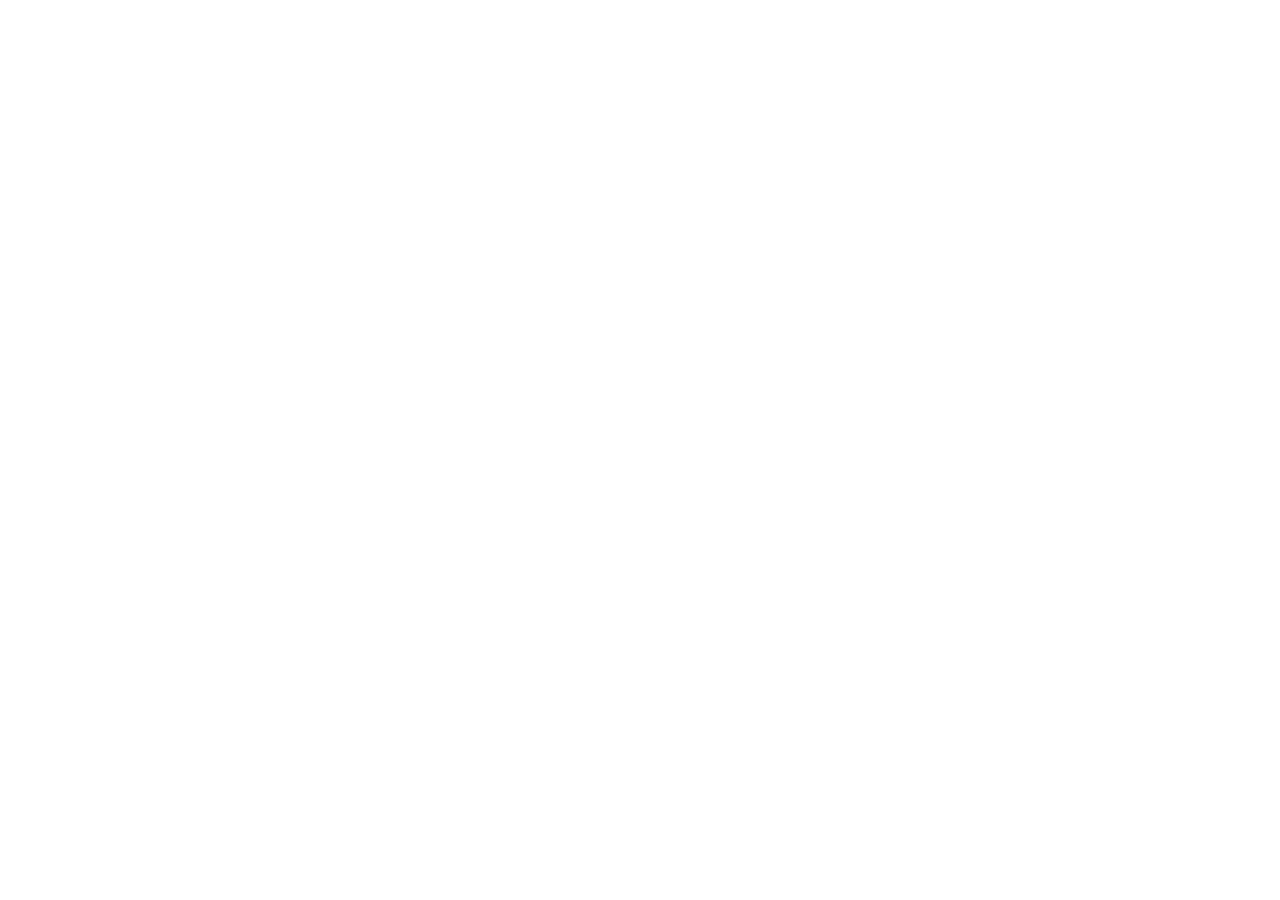
==== index.html @ b9935db5 "head" ====
<!DOCTYPE html>
<html lang="en">
<head>
  <meta charset="UTF-8">
  <meta name="viewport" content="width=device-width, initial-scale=1">
  <title>Loop Together — Pocket Studio</title>
  <link rel="stylesheet" href="style.css">
  <script src="script.js" defer></script>
</head>
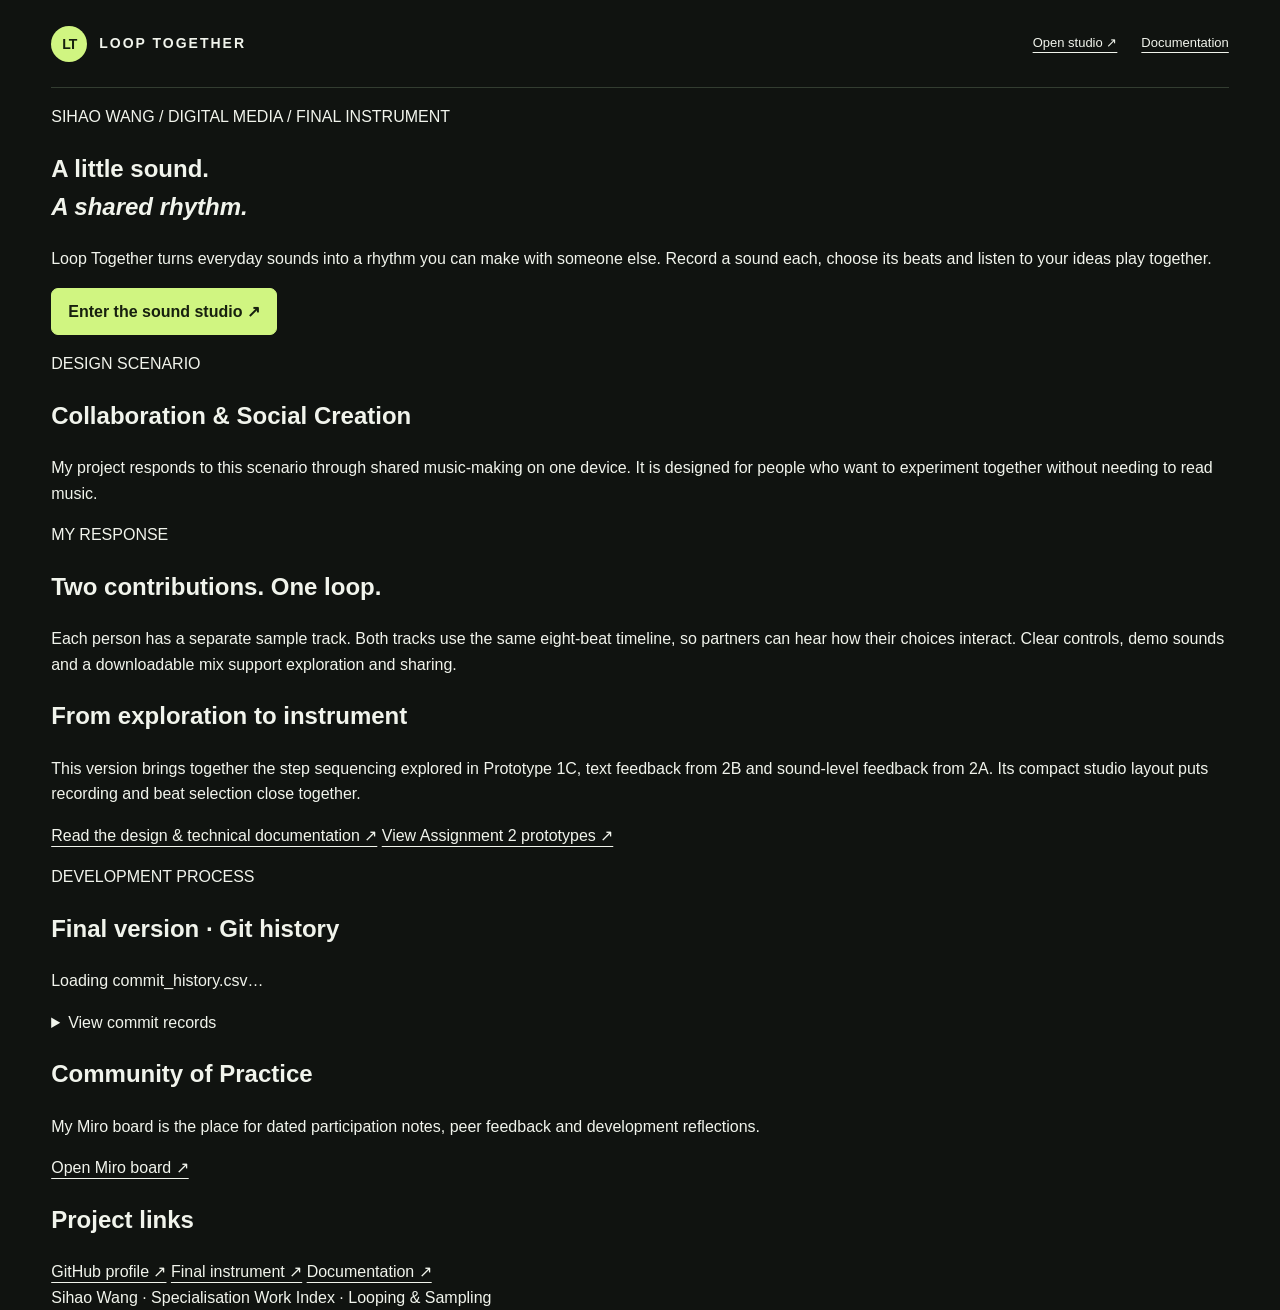
==== commit 7a0758a0: "remove the instruction in to index" ====
--- a/index.html
+++ b/index.html
@@ -3,7 +3,81 @@
 <head>
   <meta charset="UTF-8">
   <meta name="viewport" content="width=device-width, initial-scale=1">
-  <title>Loop Together — Pocket Studio</title>
+  <title>Sihao Wang — Loop Together</title>
   <link rel="stylesheet" href="style.css">
-  <script src="script.js" defer></script>
-</head>+  <script src="script.js" defer></script> <!-- only used here to load the commit history -->
+</head>
+<body>
+  <header class="site-header wrap">
+    <a class="brand" href="index.html"><span class="mark">LT</span> LOOP TOGETHER</a>
+    <nav aria-label="Main navigation">
+      <a href="instrument.html">Open studio ↗</a>
+      <a href="documentation.html">Documentation</a>
+    </nav>
+  </header>
+
+  <main class="wrap project">
+    <!-- Introduction -->
+    <section class="hero">
+      <p class="eyebrow">SIHAO WANG / DIGITAL MEDIA / FINAL INSTRUMENT</p>
+      <h1>A little sound.<br><em>A shared rhythm.</em></h1>
+      <p>Loop Together turns everyday sounds into a rhythm you can make with someone else. Record a sound each, choose its beats and listen to your ideas play together.</p>
+      <a class="button" href="instrument.html">Enter the sound studio ↗</a>
+    </section>
+
+    <!-- Design scenario and response -->
+    <section class="info-grid">
+      <article class="paper">
+        <p class="eyebrow">DESIGN SCENARIO</p>
+        <h2>Collaboration &amp; Social Creation</h2>
+        <p>My project responds to this scenario through shared music-making on one device. It is designed for people who want to experiment together without needing to read music.</p>
+      </article>
+      <article class="paper">
+        <p class="eyebrow">MY RESPONSE</p>
+        <h2>Two contributions. One loop.</h2>
+        <p>Each person has a separate sample track. Both tracks use the same eight-beat timeline, so partners can hear how their choices interact. Clear controls, demo sounds and a downloadable mix support exploration and sharing.</p>
+      </article>
+    </section>
+
+    <section class="paper block">
+      <h2>From exploration to instrument</h2>
+      <p>This version brings together the step sequencing explored in Prototype 1C, text feedback from 2B and sound-level feedback from 2A. Its compact studio layout puts recording and beat selection close together.</p>
+      <div class="links">
+        <a href="documentation.html">Read the design &amp; technical documentation ↗</a>
+        <a href="https://bennywangsihao.github.io/assignment2.html">View Assignment 2 prototypes ↗</a>
+      </div>
+    </section>
+
+    <!-- Commit history: script.js fills the table from commit_history.csv -->
+    <section class="paper block" aria-labelledby="history-title">
+      <p class="eyebrow">DEVELOPMENT PROCESS</p>
+      <h2 id="history-title">Final version · Git history</h2>
+      <p id="history-status" role="status">Loading commit_history.csv…</p>
+      <details>
+        <summary>View commit records</summary>
+        <div class="table-wrap"><table id="history-table"></table></div>
+      </details>
+      <a id="history-download" href="commit_history.csv" download hidden>Download the original CSV</a>
+    </section>
+
+    <!-- Links -->
+    <section class="info-grid">
+      <article class="paper">
+        <h2>Community of Practice</h2>
+        <p>My Miro board is the place for dated participation notes, peer feedback and development reflections.</p>
+        <a href="https://au.miro.com/app/board/u3jVOf9mYWQ=/?share_link_id=469898230549" target="_blank" rel="noopener noreferrer">Open Miro board ↗</a>
+      </article>
+      <article class="paper">
+        <h2>Project links</h2>
+        <div class="links">
+          <a href="https://github.com/BennyWangsihao" target="_blank" rel="noopener noreferrer">GitHub profile ↗</a>
+          <a href="instrument.html">Final instrument ↗</a>
+          <a href="documentation.html">Documentation ↗</a>
+        </div>
+      </article>
+    </section>
+  </main>
+
+  <footer class="wrap">Sihao Wang · Specialisation Work Index · Looping &amp; Sampling</footer>
+</body>
+</html>
--- a/style.css
+++ b/style.css
@@ -0,0 +1,134 @@
+/*
+  Loop Together — style.css
+  Shared by all three pages. Sections:
+  1. Colours and base styles
+  2. Header and text
+  3. Instrument: transport bar, session panel, tracks, beat buttons
+  4. Project and documentation pages
+  5. Responsive layout (four screen ranges) and reduced motion
+*/
+
+
+/* ===== 1. Colours and base styles ===== */
+
+:root {
+  color-scheme: dark;
+  --bg: #101310;       /* page background */
+  --surface: #191e19;  /* panels */
+  --raised: #222922;   /* buttons */
+  --ink: #f1f4ec;      /* main text */
+  --muted: #b0b9aa;    /* secondary text */
+  --line: #333d31;     /* borders */
+  --green: #d0f581;    /* accent and Track A */
+  --mint: #9ed9bc;     /* Track B */
+}
+
+* {
+  box-sizing: border-box;
+}
+
+body {
+  margin: 0;
+  font: 16px/1.6 Arial, Helvetica, sans-serif;
+  background: var(--bg);
+  color: var(--ink);
+}
+
+a {
+  color: inherit;
+  text-underline-offset: 5px;
+}
+
+button,
+input {
+  font: inherit;
+}
+
+/* Buttons, and links styled as buttons */
+button,
+.button {
+  display: inline-flex;
+  align-items: center;
+  justify-content: center;
+  gap: 9px;
+  min-height: 44px; /* comfortable touch target */
+  border: 1px solid var(--line);
+  border-radius: 7px;
+  padding: 10px 16px;
+  background: var(--raised);
+  color: var(--ink);
+  text-decoration: none;
+  cursor: pointer;
+}
+
+button:hover:not(:disabled),
+.button:hover {
+  border-color: var(--green);
+}
+
+button:disabled {
+  opacity: 0.4;
+  cursor: not-allowed;
+}
+
+button.primary,
+.button {
+  background: var(--green);
+  color: #17200e;
+  border-color: var(--green);
+  font-weight: bold;
+}
+
+/* Clear outline for keyboard users */
+:focus-visible {
+  outline: 3px solid var(--green);
+  outline-offset: 4px;
+}
+
+/* Centred page column, max 1480px wide */
+.wrap {
+  width: 92%;
+  max-width: 1480px;
+  margin-inline: auto;
+}
+
+/* ===== 2. Header and text ===== */
+
+.site-header {
+  display: flex;
+  justify-content: space-between;
+  align-items: center;
+  gap: 20px;
+  min-height: 88px;
+  border-bottom: 1px solid var(--line);
+}
+
+.brand {
+  display: flex;
+  align-items: center;
+  gap: 12px;
+  font-size: 14px;
+  font-weight: bold;
+  letter-spacing: 2px;
+  text-decoration: none;
+}
+
+/* Round "LT" logo */
+.mark {
+  display: grid;
+  place-items: center;
+  width: 36px;
+  height: 36px;
+  background: var(--green);
+  color: #17200e;
+  border-radius: 50%;
+  font: 700 14px Arial, sans-serif;
+  letter-spacing: -1px;
+}
+
+nav {
+  display: flex;
+  flex-wrap: wrap;
+  gap: 24px;
+  font-size: 13px;
+}
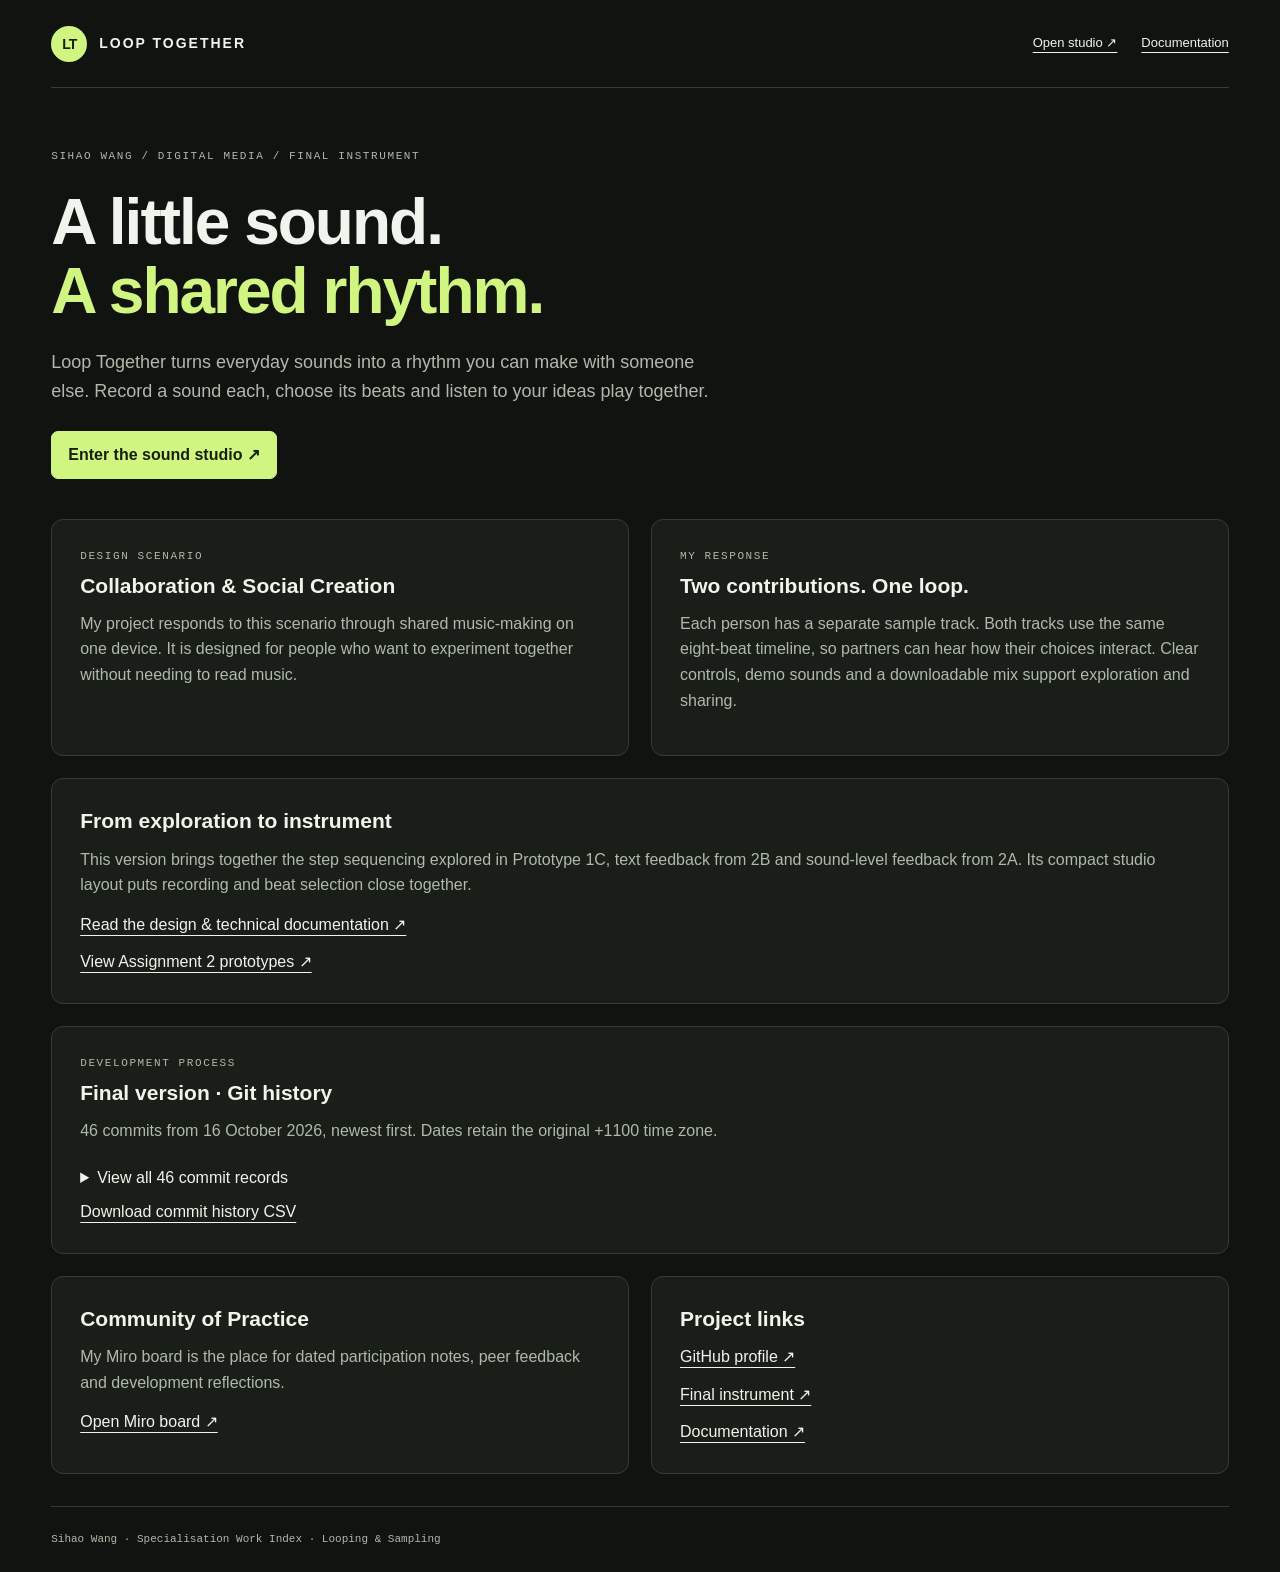
==== commit 801e92ed: "add the csv as form by the help of ai" ====
--- a/index.html
+++ b/index.html
@@ -5,14 +5,14 @@
   <meta name="viewport" content="width=device-width, initial-scale=1">
   <title>Sihao Wang — Loop Together</title>
   <link rel="stylesheet" href="style.css">
-  <script src="script.js" defer></script> <!-- only used here to load the commit history -->
+  <!-- The commit table is included below, so this page does not need JavaScript. -->
 </head>
 <body>
   <header class="site-header wrap">
     <a class="brand" href="index.html"><span class="mark">LT</span> LOOP TOGETHER</a>
     <nav aria-label="Main navigation">
       <a href="instrument.html">Open studio ↗</a>
-      <a href="documentation.html">Documentation</a>
+      <a href="document.html">Documentation</a>
     </nav>
   </header>
 
@@ -43,21 +43,311 @@
       <h2>From exploration to instrument</h2>
       <p>This version brings together the step sequencing explored in Prototype 1C, text feedback from 2B and sound-level feedback from 2A. Its compact studio layout puts recording and beat selection close together.</p>
       <div class="links">
-        <a href="documentation.html">Read the design &amp; technical documentation ↗</a>
+        <a href="document.html">Read the design &amp; technical documentation ↗</a>
         <a href="https://bennywangsihao.github.io/assignment2.html">View Assignment 2 prototypes ↗</a>
       </div>
     </section>
 
-    <!-- Commit history: script.js fills the table from commit_history.csv -->
+    <!-- Keep the original commit messages and dates in this expandable table. -->
     <section class="paper block" aria-labelledby="history-title">
       <p class="eyebrow">DEVELOPMENT PROCESS</p>
       <h2 id="history-title">Final version · Git history</h2>
-      <p id="history-status" role="status">Loading commit_history.csv…</p>
+      <p id="history-status">46 commits from 16 October 2026, newest first. Dates retain the original +1100 time zone.</p>
       <details>
-        <summary>View commit records</summary>
-        <div class="table-wrap"><table id="history-table"></table></div>
+        <summary>View all 46 commit records</summary>
+        <div class="table-wrap" tabindex="0" role="region" aria-label="Git commit records">
+          <table id="history-table">
+            <caption>Final instrument development history. Empty body cells mean no additional message was included.</caption>
+            <thead>
+              <tr>
+                <th scope="col">Author</th>
+                <th scope="col">Author date</th>
+                <th scope="col">Subject</th>
+                <th scope="col">Body</th>
+              </tr>
+            </thead>
+            <tbody>
+              <tr>
+                <td>BennyWangsihao</td>
+                <td>Fri Oct 16 21:19:59 2026 +1100</td>
+                <td>generate the document from word into a web with the help of chat GPT and add css of the document with the help of AI</td>
+                <td></td>
+              </tr>
+              <tr>
+                <td>BennyWangsihao</td>
+                <td>Fri Oct 16 21:06:20 2026 +1100</td>
+                <td>adujust the text</td>
+                <td></td>
+              </tr>
+              <tr>
+                <td>BennyWangsihao</td>
+                <td>Fri Oct 16 20:35:54 2026 +1100</td>
+                <td>steps button</td>
+                <td></td>
+              </tr>
+              <tr>
+                <td>BennyWangsihao</td>
+                <td>Fri Oct 16 20:34:47 2026 +1100</td>
+                <td>Beat buttons</td>
+                <td></td>
+              </tr>
+              <tr>
+                <td>BennyWangsihao</td>
+                <td>Fri Oct 16 20:34:22 2026 +1100</td>
+                <td>Record button turns orange while recording</td>
+                <td></td>
+              </tr>
+              <tr>
+                <td>BennyWangsihao</td>
+                <td>Fri Oct 16 20:30:31 2026 +1100</td>
+                <td>wave box css</td>
+                <td></td>
+              </tr>
+              <tr>
+                <td>BennyWangsihao</td>
+                <td>Fri Oct 16 20:13:49 2026 +1100</td>
+                <td>screen range</td>
+                <td></td>
+              </tr>
+              <tr>
+                <td>BennyWangsihao</td>
+                <td>Fri Oct 16 20:12:13 2026 +1100</td>
+                <td>The A / B badge</td>
+                <td></td>
+              </tr>
+              <tr>
+                <td>BennyWangsihao</td>
+                <td>Fri Oct 16 19:45:21 2026 +1100</td>
+                <td>transport bar</td>
+                <td></td>
+              </tr>
+              <tr>
+                <td>BennyWangsihao</td>
+                <td>Fri Oct 16 19:30:44 2026 +1100</td>
+                <td>instrument css</td>
+                <td></td>
+              </tr>
+              <tr>
+                <td>BennyWangsihao</td>
+                <td>Fri Oct 16 19:29:55 2026 +1100</td>
+                <td>h1h2h3</td>
+                <td></td>
+              </tr>
+              <tr>
+                <td>BennyWangsihao</td>
+                <td>Fri Oct 16 19:20:13 2026 +1100</td>
+                <td>fix the problem with AI</td>
+                <td></td>
+              </tr>
+              <tr>
+                <td>BennyWangsihao</td>
+                <td>Fri Oct 16 19:00:46 2026 +1100</td>
+                <td>waveform</td>
+                <td></td>
+              </tr>
+              <tr>
+                <td>BennyWangsihao</td>
+                <td>Fri Oct 16 19:00:14 2026 +1100</td>
+                <td>wax export</td>
+                <td></td>
+              </tr>
+              <tr>
+                <td>BennyWangsihao</td>
+                <td>Fri Oct 16 18:50:24 2026 +1100</td>
+                <td>Show how loud the microphone is while recording and check</td>
+                <td></td>
+              </tr>
+              <tr>
+                <td>BennyWangsihao</td>
+                <td>Fri Oct 16 18:44:47 2026 +1100</td>
+                <td>copy from at 2</td>
+                <td></td>
+              </tr>
+              <tr>
+                <td>BennyWangsihao</td>
+                <td>Fri Oct 16 18:32:05 2026 +1100</td>
+                <td>fix the problem</td>
+                <td></td>
+              </tr>
+              <tr>
+                <td>BennyWangsihao</td>
+                <td>Fri Oct 16 18:28:15 2026 +1100</td>
+                <td>write the button</td>
+                <td></td>
+              </tr>
+              <tr>
+                <td>BennyWangsihao</td>
+                <td>Fri Oct 16 18:27:32 2026 +1100</td>
+                <td>make a sub title</td>
+                <td></td>
+              </tr>
+              <tr>
+                <td>BennyWangsihao</td>
+                <td>Fri Oct 16 18:27:01 2026 +1100</td>
+                <td>write the link</td>
+                <td></td>
+              </tr>
+              <tr>
+                <td>BennyWangsihao</td>
+                <td>Fri Oct 16 18:26:34 2026 +1100</td>
+                <td>remove the instruction in to index</td>
+                <td></td>
+              </tr>
+              <tr>
+                <td>BennyWangsihao</td>
+                <td>Fri Oct 16 17:10:39 2026 +1100</td>
+                <td>copy from at 2</td>
+                <td></td>
+              </tr>
+              <tr>
+                <td>BennyWangsihao</td>
+                <td>Fri Oct 16 17:01:02 2026 +1100</td>
+                <td>the loop design</td>
+                <td></td>
+              </tr>
+              <tr>
+                <td>BennyWangsihao</td>
+                <td>Fri Oct 16 16:57:51 2026 +1100</td>
+                <td>record js design with help of AI</td>
+                <td></td>
+              </tr>
+              <tr>
+                <td>BennyWangsihao</td>
+                <td>Fri Oct 16 15:01:22 2026 +1100</td>
+                <td>make the record system1</td>
+                <td></td>
+              </tr>
+              <tr>
+                <td>BennyWangsihao</td>
+                <td>Fri Oct 16 03:46:42 2026 +1100</td>
+                <td>part 2 js first draft</td>
+                <td></td>
+              </tr>
+              <tr>
+                <td>BennyWangsihao</td>
+                <td>Fri Oct 16 03:40:48 2026 +1100</td>
+                <td>/*   Loop Together ΓÇö script.js   Part 1: shows the commit history table (index.html)   Part 2: runs the two-track sampler (instrument.html) */</td>
+                <td></td>
+              </tr>
+              <tr>
+                <td>BennyWangsihao</td>
+                <td>Fri Oct 16 02:59:30 2026 +1100</td>
+                <td>logo</td>
+                <td></td>
+              </tr>
+              <tr>
+                <td>BennyWangsihao</td>
+                <td>Fri Oct 16 02:58:28 2026 +1100</td>
+                <td>header</td>
+                <td></td>
+              </tr>
+              <tr>
+                <td>BennyWangsihao</td>
+                <td>Fri Oct 16 02:58:05 2026 +1100</td>
+                <td>Clear outline for keyboard users</td>
+                <td></td>
+              </tr>
+              <tr>
+                <td>BennyWangsihao</td>
+                <td>Fri Oct 16 02:57:37 2026 +1100</td>
+                <td>the other button</td>
+                <td></td>
+              </tr>
+              <tr>
+                <td>BennyWangsihao</td>
+                <td>Fri Oct 16 02:56:57 2026 +1100</td>
+                <td>button colour and style</td>
+                <td></td>
+              </tr>
+              <tr>
+                <td>BennyWangsihao</td>
+                <td>Fri Oct 16 02:56:18 2026 +1100</td>
+                <td>body</td>
+                <td></td>
+              </tr>
+              <tr>
+                <td>BennyWangsihao</td>
+                <td>Fri Oct 16 02:55:54 2026 +1100</td>
+                <td>root and introduction</td>
+                <td></td>
+              </tr>
+              <tr>
+                <td>BennyWangsihao</td>
+                <td>Fri Oct 16 02:53:40 2026 +1100</td>
+                <td>fix some problem</td>
+                <td></td>
+              </tr>
+              <tr>
+                <td>BennyWangsihao</td>
+                <td>Fri Oct 16 02:47:26 2026 +1100</td>
+                <td>write a same track B and change the demo and label</td>
+                <td></td>
+              </tr>
+              <tr>
+                <td>BennyWangsihao</td>
+                <td>Fri Oct 16 02:44:37 2026 +1100</td>
+                <td>write the track A with the help of at 2</td>
+                <td></td>
+              </tr>
+              <tr>
+                <td>BennyWangsihao</td>
+                <td>Fri Oct 16 02:42:53 2026 +1100</td>
+                <td>add a 8beat</td>
+                <td></td>
+              </tr>
+              <tr>
+                <td>BennyWangsihao</td>
+                <td>Fri Oct 16 02:05:41 2026 +1100</td>
+                <td>add a download button</td>
+                <td></td>
+              </tr>
+              <tr>
+                <td>BennyWangsihao</td>
+                <td>Fri Oct 16 02:05:03 2026 +1100</td>
+                <td>add a tempo button</td>
+                <td></td>
+              </tr>
+              <tr>
+                <td>BennyWangsihao</td>
+                <td>Fri Oct 16 02:03:53 2026 +1100</td>
+                <td>add play and stop button</td>
+                <td></td>
+              </tr>
+              <tr>
+                <td>BennyWangsihao</td>
+                <td>Fri Oct 16 02:02:28 2026 +1100</td>
+                <td>add a subtitle</td>
+                <td></td>
+              </tr>
+              <tr>
+                <td>BennyWangsihao</td>
+                <td>Fri Oct 16 02:01:37 2026 +1100</td>
+                <td>write the head</td>
+                <td></td>
+              </tr>
+              <tr>
+                <td>BennyWangsihao</td>
+                <td>Fri Oct 16 01:33:25 2026 +1100</td>
+                <td>head</td>
+                <td></td>
+              </tr>
+              <tr>
+                <td>BennyWangsihao</td>
+                <td>Fri Oct 16 01:32:29 2026 +1100</td>
+                <td>create the first web</td>
+                <td></td>
+              </tr>
+              <tr>
+                <td>BennyWangsihao</td>
+                <td>Fri Oct 16 01:30:49 2026 +1100</td>
+                <td>Initial commit</td>
+                <td></td>
+              </tr>
+            </tbody>
+          </table>
+        </div>
       </details>
-      <a id="history-download" href="commit_history.csv" download hidden>Download the original CSV</a>
+      <a id="history-download" href="commit_history.csv" download>Download commit history CSV</a>
     </section>
 
     <!-- Links -->
@@ -72,7 +362,7 @@
         <div class="links">
           <a href="https://github.com/BennyWangsihao" target="_blank" rel="noopener noreferrer">GitHub profile ↗</a>
           <a href="instrument.html">Final instrument ↗</a>
-          <a href="documentation.html">Documentation ↗</a>
+          <a href="document.html">Documentation ↗</a>
         </div>
       </article>
     </section>
@@ -80,4 +370,4 @@
 
   <footer class="wrap">Sihao Wang · Specialisation Work Index · Looping &amp; Sampling</footer>
 </body>
-</html>+</html>
--- a/style.css
+++ b/style.css
@@ -92,6 +92,7 @@
   margin-inline: auto;
 }
 
+
 /* ===== 2. Header and text ===== */
 
 .site-header {
@@ -132,3 +133,732 @@
   gap: 24px;
   font-size: 13px;
 }
+
+/* Small monospaced label above headings */
+.eyebrow {
+  margin: 0 0 6px;
+  color: var(--muted);
+  font: 11px/1.6 "Courier New", monospace;
+  letter-spacing: 1.6px;
+}
+
+h1,
+h2,
+h3,
+p {
+  margin-top: 0;
+}
+
+h2 {
+  font-size: 21px;
+  line-height: 1.3;
+  margin-bottom: 12px;
+}
+
+h3 {
+  font-size: 17px;
+  color: var(--green);
+  margin: 25px 0 8px;
+}
+
+p {
+  margin-bottom: 14px;
+}
+
+
+/* ===== 3. Instrument ===== */
+
+.studio-heading {
+  padding: 32px 0 24px;
+  display: flex;
+  align-items: end;
+  justify-content: space-between;
+  gap: 20px;
+}
+
+.studio-heading h1 {
+  font-size: 36px;
+  letter-spacing: -1.5px;
+  margin: 0;
+  line-height: 1.2;
+}
+
+.studio-heading > p {
+  font-size: 13px;
+  color: var(--muted);
+  margin: 0;
+}
+
+.live-dot {
+  display: inline-block;
+  width: 8px;
+  height: 8px;
+  margin: 0 0 6px 12px;
+  background: var(--green);
+  border-radius: 50%;
+}
+
+/* Transport bar: stays at the top of the screen while scrolling */
+.transport {
+  position: sticky;
+  top: 0;
+  z-index: 10;
+  display: flex;
+  flex-wrap: wrap;
+  align-items: center;
+  gap: 18px;
+  padding: 18px 20px;
+  background: var(--surface);
+  border: 1px solid var(--line);
+  border-radius: 12px;
+}
+
+.transport-buttons,
+.buttons {
+  display: flex;
+  flex-wrap: wrap;
+  gap: 8px;
+}
+
+.tempo-label {
+  flex: 1;
+  min-width: 150px;
+  max-width: 270px;
+  margin: auto;
+  color: var(--muted);
+  font: 11px "Courier New", monospace;
+  letter-spacing: 1px;
+}
+
+/* Slider values (BPM, level %) sit on the right */
+output {
+  float: right;
+  color: var(--ink);
+  font-variant-numeric: tabular-nums;
+}
+
+/* Sliders use the track colour inside a track, green elsewhere */
+input[type="range"] {
+  display: block;
+  width: 100%;
+  accent-color: var(--track-color, var(--green));
+  height: 24px;
+  margin: 4px 0 0;
+  cursor: pointer;
+}
+
+/* Session panel on the left, tracks on the right */
+.workspace {
+  display: grid;
+  grid-template-columns: 200px minmax(0, 1fr);
+  gap: 20px;
+  margin-top: 22px;
+}
+
+/* --- Session panel --- */
+
+.session {
+  padding: 22px;
+  border: 1px solid var(--line);
+  border-radius: 12px;
+  background: #151a15;
+  align-self: start;
+}
+
+.session-head {
+  display: flex;
+  justify-content: space-between;
+  align-items: center;
+  flex-wrap: wrap;
+  gap: 10px;
+}
+
+.tag {
+  color: var(--green);
+  font: 10px "Courier New", monospace;
+  border: 1px solid var(--line);
+  padding: 5px 7px;
+  border-radius: 4px;
+}
+
+/* Large beat counter, e.g. "03 / 08" */
+.beat-display {
+  display: flex;
+  align-items: baseline;
+  gap: 10px;
+  margin: 20px 0 15px;
+  font-family: "Courier New", monospace;
+}
+
+.beat-display strong {
+  font-size: 70px;
+  line-height: 1;
+  font-weight: 400;
+  letter-spacing: -7px;
+  color: var(--green);
+}
+
+.beat-display span {
+  font-size: 17px;
+  color: var(--muted);
+}
+
+/* Eight small bars; the current beat lights up */
+.timeline {
+  display: grid;
+  grid-template-columns: repeat(8, 1fr);
+  gap: 4px;
+}
+
+.timeline i {
+  height: 5px;
+  background: var(--line);
+  border-radius: 1px;
+}
+
+.timeline i.current {
+  background: var(--green);
+}
+
+.state {
+  font: 10px "Courier New", monospace;
+  letter-spacing: 1px;
+  color: var(--muted);
+  margin: 12px 0 28px;
+}
+
+.session-guide {
+  padding-top: 22px;
+  border-top: 1px solid var(--line);
+}
+
+.session-guide h2 {
+  font-size: 14px;
+}
+
+.session-guide p {
+  font-size: 12px;
+  color: var(--muted);
+  margin: 13px 0;
+}
+
+.session-guide b {
+  color: var(--green);
+  margin-right: 6px;
+  font-family: "Courier New", monospace;
+}
+
+.meter-label {
+  display: block;
+  font: 10px "Courier New", monospace;
+  letter-spacing: 1px;
+  color: var(--muted);
+  margin-top: 30px;
+}
+
+meter {
+  display: block;
+  width: 100%;
+  height: 18px;
+  margin-top: 5px;
+  accent-color: var(--green);
+}
+
+/* --- Tracks --- */
+
+.track-list {
+  display: grid;
+  gap: 18px;
+}
+
+/* Each track sets its own colour: green for A, mint for B */
+.track {
+  --track-color: var(--green);
+  padding: 22px;
+  background: var(--surface);
+  border: 1px solid var(--line);
+  border-radius: 12px;
+  min-width: 0;
+}
+
+.track-b {
+  --track-color: var(--mint);
+}
+
+.track-header,
+.track-tools {
+  display: flex;
+  align-items: center;
+  justify-content: space-between;
+  gap: 14px;
+}
+
+.track-identity {
+  display: flex;
+  align-items: center;
+  gap: 12px;
+}
+
+/* The A / B badge */
+.track-letter {
+  display: grid;
+  place-items: center;
+  width: 42px;
+  height: 42px;
+  border: 1px solid var(--track-color);
+  border-radius: 8px;
+  color: var(--track-color);
+  font: 20px "Courier New", monospace;
+}
+
+.track-header h2 {
+  margin: 0;
+  font-size: 18px;
+}
+
+.track-header .eyebrow {
+  font-size: 10px;
+  margin-bottom: 2px;
+}
+
+.mute {
+  min-height: 36px;
+  padding: 5px 12px;
+  font-size: 12px;
+}
+
+.mute[aria-pressed="true"] {
+  background: var(--ink);
+  color: var(--bg);
+}
+
+/* Waveform box with the sample name underneath */
+.wave {
+  position: relative;
+  margin: 18px 0;
+  background: #111711;
+  border-radius: 6px;
+  padding: 6px 12px 28px;
+}
+
+canvas {
+  display: block;
+  width: 100%;
+  height: 48px;
+}
+
+.sample-name {
+  position: absolute;
+  bottom: 5px;
+  left: 12px;
+  right: 12px;
+  overflow-wrap: anywhere;
+  margin: 0;
+  color: var(--muted);
+  font: 11px/1.4 "Courier New", monospace;
+}
+
+.track-tools button {
+  padding: 7px 12px;
+  min-height: 40px;
+  font-size: 13px;
+}
+
+.record {
+  color: var(--track-color);
+}
+
+/* Record button turns orange while recording */
+.record.recording {
+  color: #ffd3a0;
+  border-color: #eab278;
+}
+
+.level-label {
+  width: 135px;
+  color: var(--muted);
+  font: 10px "Courier New", monospace;
+  letter-spacing: 1px;
+}
+
+/* --- Beat buttons --- */
+
+.step-heading {
+  display: flex;
+  justify-content: space-between;
+  gap: 10px;
+  margin-top: 20px;
+  color: var(--muted);
+  font: 10px "Courier New", monospace;
+  letter-spacing: 1px;
+}
+
+.step-hint {
+  letter-spacing: 0;
+}
+
+.steps {
+  display: grid;
+  grid-template-columns: repeat(8, minmax(0, 1fr));
+  gap: 9px;
+  margin-top: 10px;
+}
+
+.steps button {
+  min-width: 0;
+  display: block;
+  min-height: 59px;
+  padding: 8px 0;
+  font: 17px "Courier New", monospace;
+  border-radius: 6px;
+  background: #242c22;
+  color: var(--muted);
+}
+
+/* The small ON / OFF label */
+.steps button span {
+  display: block;
+  font-size: 9px;
+  margin-top: 7px;
+  letter-spacing: 1px;
+}
+
+/* Beat switched on: filled with the track colour */
+.steps button[aria-pressed="true"] {
+  background: var(--track-color);
+  color: #182112;
+  border-color: var(--track-color);
+}
+
+/* Beat that is playing right now */
+.steps button.current {
+  outline: 3px solid var(--ink);
+  outline-offset: 2px;
+}
+
+/* Keyboard focus ring, so it differs from the playing outline */
+.steps button:focus-visible {
+  box-shadow: 0 0 0 6px var(--bg), 0 0 0 9px var(--track-color);
+}
+
+
+/* --- Status message and help --- */
+
+.status-line {
+  display: flex;
+  align-items: center;
+  gap: 10px;
+  padding: 18px 0;
+}
+
+.status-dot {
+  width: 6px;
+  height: 6px;
+  flex-shrink: 0;
+  border-radius: 50%;
+  background: var(--green);
+}
+
+.status-line p {
+  margin: 0;
+  color: var(--muted);
+  font-size: 13px;
+}
+
+.help {
+  border-top: 1px solid var(--line);
+  padding: 16px 0;
+  font-size: 13px;
+  color: var(--muted);
+}
+
+summary {
+  cursor: pointer;
+  padding: 8px 0;
+  color: var(--ink);
+}
+
+.help p {
+  max-width: 800px;
+  margin-top: 12px;
+}
+
+footer {
+  display: flex;
+  justify-content: space-between;
+  flex-wrap: wrap;
+  gap: 15px;
+  padding: 24px 0;
+  margin-top: 32px;
+  border-top: 1px solid var(--line);
+  color: var(--muted);
+  font: 11px/1.6 "Courier New", monospace;
+}
+
+
+/* ===== 4. Project and documentation pages ===== */
+
+.hero {
+  padding: 60px 0 40px;
+  max-width: 850px;
+}
+
+.hero h1 {
+  font-size: clamp(38px, 5vw, 68px); /* grows with the screen, within limits */
+  line-height: 1.08;
+  letter-spacing: -2px;
+  margin: 22px 0;
+}
+
+.hero em {
+  font-style: normal;
+  color: var(--green);
+}
+
+.hero > p:not(.eyebrow) {
+  max-width: 680px;
+  color: var(--muted);
+  font-size: 18px;
+}
+
+.hero .button {
+  margin-top: 12px;
+}
+
+.info-grid {
+  display: grid;
+  grid-template-columns: 1fr 1fr;
+  gap: 22px;
+}
+
+/* Content card */
+.paper {
+  padding: 28px;
+  border: 1px solid var(--line);
+  background: var(--surface);
+  border-radius: 12px;
+}
+
+.paper p,
+.paper li {
+  color: var(--muted);
+}
+
+.block {
+  margin: 22px 0;
+}
+
+.links {
+  display: flex;
+  flex-direction: column;
+  align-items: start;
+  gap: 12px;
+}
+
+.documentation {
+  max-width: 920px;
+}
+
+/* Tables scroll sideways on small screens */
+.table-wrap {
+  overflow: auto;
+}
+
+table {
+  border-collapse: collapse;
+  width: 100%;
+  font-size: 13px;
+}
+
+caption {
+  text-align: left;
+  margin-bottom: 12px;
+  color: var(--muted);
+}
+
+th,
+td {
+  padding: 12px;
+  border-bottom: 1px solid var(--line);
+  text-align: left;
+  vertical-align: top;
+  white-space: pre-wrap; /* keep line breaks in commit messages */
+  overflow-wrap: anywhere;
+}
+
+th {
+  color: var(--green);
+}
+
+#history-table {
+  min-width: 650px;
+}
+
+
+/* ===== 5. Responsive layout: four screen ranges ===== */
+
+/* Below 840px: session panel becomes a compact row above the tracks */
+@media (max-width: 839px) {
+  .site-header {
+    flex-wrap: wrap;
+    padding: 20px 0;
+    gap: 15px;
+  }
+
+  .workspace {
+    grid-template-columns: 1fr;
+  }
+
+  .session {
+    display: grid;
+    grid-template-columns: 1fr auto;
+    gap: 8px 20px;
+    padding: 16px 20px;
+  }
+
+  .session-head,
+  .timeline,
+  .state {
+    grid-column: 1;
+  }
+
+  .beat-display {
+    grid-column: 2;
+    grid-row: 1 / 4;
+    margin: 0;
+    align-items: center;
+  }
+
+  .beat-display strong {
+    font-size: 50px;
+    letter-spacing: -4px;
+  }
+
+  .state {
+    margin: 0;
+  }
+
+  .session-guide,
+  .studio-heading > p {
+    display: none;
+  }
+
+  .session .meter-label {
+    grid-column: 1;
+    margin-top: 8px;
+  }
+
+  .session meter {
+    grid-column: 1 / -1;
+  }
+
+  .info-grid {
+    grid-template-columns: 1fr;
+  }
+
+  .studio-heading h1 {
+    font-size: 30px;
+  }
+}
+
+/* 840–1199px: narrow session panel beside the tracks */
+@media (min-width: 840px) and (max-width: 1199px) {
+  .workspace {
+    grid-template-columns: 185px minmax(0, 1fr);
+    gap: 18px;
+  }
+
+  .session {
+    padding: 18px;
+  }
+}
+
+/* 1200–1600px: wider panel and more space */
+@media (min-width: 1200px) and (max-width: 1600px) {
+  .workspace {
+    grid-template-columns: 240px minmax(0, 1fr);
+    gap: 28px;
+  }
+
+  .track {
+    padding: 26px;
+  }
+}
+
+/* Above 1600px: widest panel; content stays capped at 1480px by .wrap */
+@media (min-width: 1601px) {
+  .workspace {
+    grid-template-columns: 280px minmax(0, 1fr);
+    gap: 32px;
+  }
+
+  .track {
+    padding: 30px;
+  }
+}
+
+/* Narrow phones (up to 540px): beats in two rows of four */
+@media (max-width: 540px) {
+  .steps {
+    grid-template-columns: repeat(4, minmax(0, 1fr));
+  }
+
+  .transport {
+    position: static;
+    padding: 16px;
+    gap: 12px;
+  }
+
+  .tempo-label {
+    min-width: 140px;
+    max-width: none;
+  }
+
+  .transport-buttons {
+    width: 100%;
+  }
+
+  .transport-buttons button {
+    flex: 1;
+  }
+
+  #export {
+    font-size: 12px;
+    padding: 10px;
+  }
+
+  .track {
+    padding: 18px;
+  }
+
+  .track-tools {
+    flex-wrap: wrap;
+  }
+
+  .level-label {
+    width: 100%;
+  }
+
+  .track-header h2 {
+    font-size: 16px;
+  }
+
+  .step-hint {
+    display: none;
+  }
+
+  .paper {
+    padding: 22px;
+  }
+}
+
+/* Respect the "reduce motion" system setting */
+@media (prefers-reduced-motion: reduce) {
+  *,
+  *::before,
+  *::after {
+    scroll-behavior: auto !important;
+    animation: none !important;
+    transition: none !important;
+  }
+}
